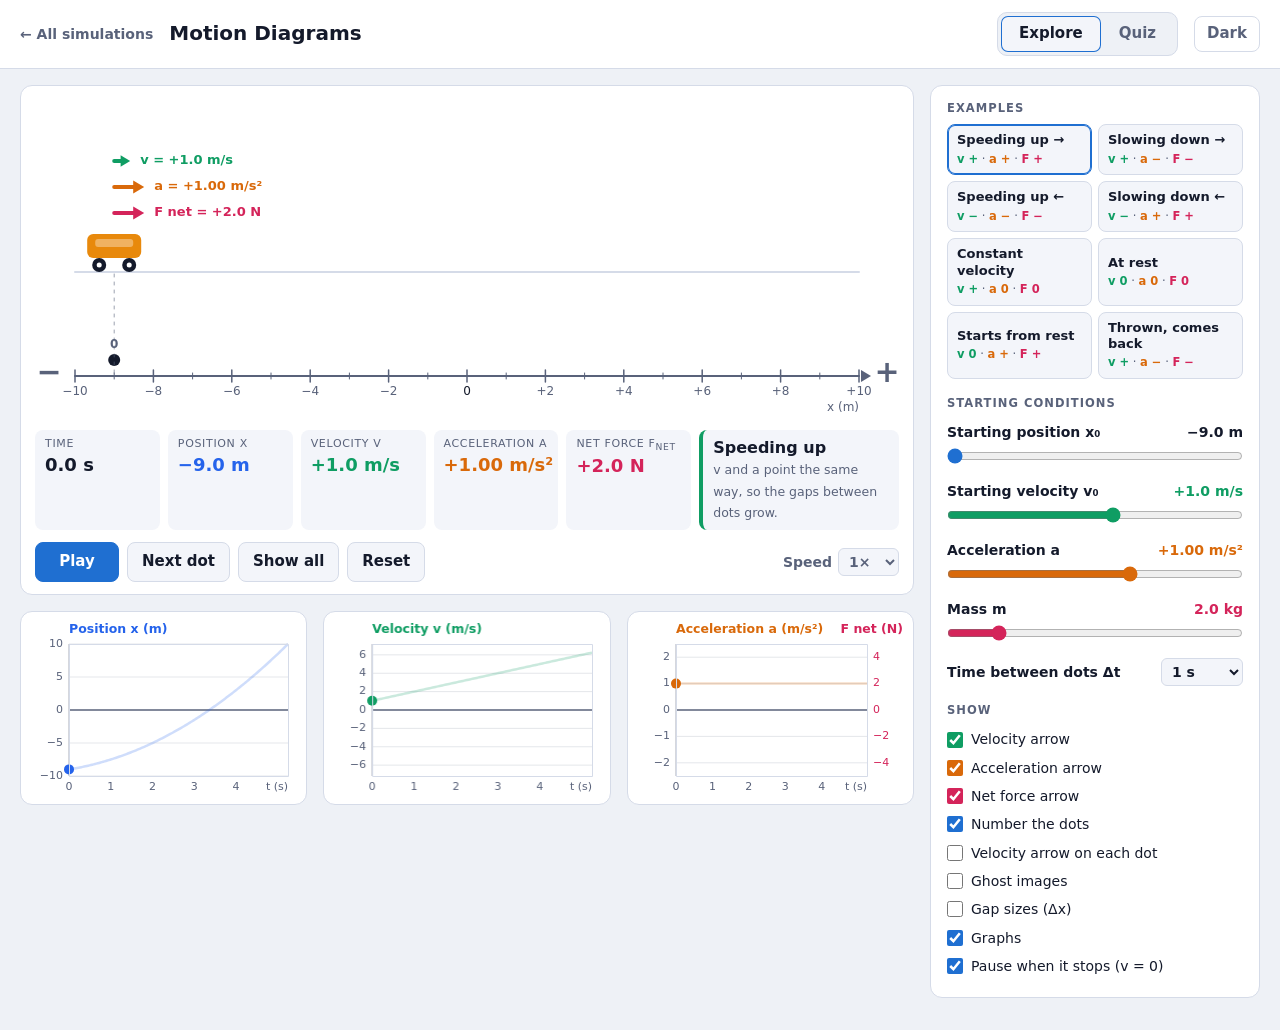
==== motion/index.html @ 0b6d2e2b "Even Science simulations hub: epicycles and motion diagrams Co-Authored-By: Claude Opus 5.5 <noreply" ====
<!doctype html>
<html lang="en">
<head>
<meta charset="utf-8">
<meta name="viewport" content="width=device-width, initial-scale=1">
<title>Motion Diagrams</title>
<meta name="description" content="Dot (motion) diagrams: how velocity, acceleration and net force shape the motion.">
<link rel="stylesheet" href="motion.css">
</head>
<body>
<div id="app">
  <header class="top">
    <a class="back" href="../">← All simulations</a>
    <h1>Motion Diagrams</h1>
    <div class="tabs" role="tablist">
      <button role="tab" data-mode="explore" class="on" aria-selected="true">Explore</button>
      <button role="tab" data-mode="quiz" aria-selected="false">Quiz</button>
    </div>
    <button id="themeBtn" class="ghost" title="Switch light / dark (light is easier to see on projectors)">Light</button>
  </header>

  <div class="layout">
    <main>
      <section class="card stage-card">
        <canvas id="stage" aria-label="Motion diagram"></canvas>

        <div class="readouts" id="readouts">
          <div class="ro"><span>time</span><b id="roT">0.0 s</b></div>
          <div class="ro pos"><span>position x</span><b id="roX"></b></div>
          <div class="ro vel"><span>velocity v</span><b id="roV"></b></div>
          <div class="ro acc"><span>acceleration a</span><b id="roA"></b></div>
          <div class="ro frc"><span>net force F<sub>net</sub></span><b id="roF"></b></div>
          <div class="status" id="status"><b id="statusMain"></b><span id="statusWhy"></span></div>
        </div>

        <div class="transport" id="transport">
          <button id="playBtn" class="primary">Play</button>
          <button id="stepBtn" title="Jump to the next dot (→)">Next dot</button>
          <button id="endBtn" title="Draw the whole diagram">Show all</button>
          <button id="resetBtn" title="R">Reset</button>
          <label class="inline">Speed
            <select id="speed">
              <option value="0.25">¼×</option>
              <option value="0.5">½×</option>
              <option value="1" selected>1×</option>
              <option value="2">2×</option>
            </select>
          </label>
        </div>
      </section>

      <section class="graphs" id="graphs">
        <div class="card graph"><canvas id="gx" aria-label="Position versus time graph"></canvas></div>
        <div class="card graph"><canvas id="gv" aria-label="Velocity versus time graph"></canvas></div>
        <div class="card graph"><canvas id="ga" aria-label="Acceleration and net force versus time graph"></canvas></div>
      </section>
    </main>

    <!-- Explore controls -->
    <aside class="panel card" id="explorePanel">
      <h2>Examples</h2>
      <div class="presets" id="presets"></div>

      <h2>Starting conditions</h2>
      <label class="slider"><span>Starting position x₀ <output id="x0Out"></output></span>
        <input type="range" id="x0" min="-9" max="9" step="0.5"></label>
      <label class="slider vel"><span>Starting velocity v₀ <output id="v0Out"></output></span>
        <input type="range" id="v0" min="-8" max="8" step="0.5"></label>
      <label class="slider acc"><span>Acceleration a <output id="aOut"></output></span>
        <input type="range" id="a" min="-4" max="4" step="0.25"></label>
      <label class="slider frc"><span>Mass m <output id="mOut"></output></span>
        <input type="range" id="m" min="0.5" max="10" step="0.5"></label>
      <label class="slider"><span>Time between dots Δt
        <select id="dt">
          <option value="0.25">0.25 s</option>
          <option value="0.5">0.5 s</option>
          <option value="1" selected>1 s</option>
          <option value="2">2 s</option>
        </select></span></label>

      <h2>Show</h2>
      <div class="checks">
        <label class="check vel"><input type="checkbox" id="showV" checked> Velocity arrow</label>
        <label class="check acc"><input type="checkbox" id="showA" checked> Acceleration arrow</label>
        <label class="check frc"><input type="checkbox" id="showF" checked> Net force arrow</label>
        <label class="check"><input type="checkbox" id="showNumbers" checked> Number the dots</label>
        <label class="check"><input type="checkbox" id="showDotArrows"> Velocity arrow on each dot</label>
        <label class="check"><input type="checkbox" id="showGhosts"> Ghost images</label>
        <label class="check"><input type="checkbox" id="showGaps"> Gap sizes (Δx)</label>
        <label class="check"><input type="checkbox" id="showGraphs" checked> Graphs</label>
        <label class="check"><input type="checkbox" id="pauseAtStop" checked> Pause when it stops (v = 0)</label>
      </div>
    </aside>

    <!-- Quiz -->
    <aside class="panel card" id="quizPanel" hidden>
      <div class="score" id="score">Score 0 / 0</div>
      <h2>Read the dot diagram</h2>
      <p class="hint">The ring marks where the object starts. Each dot is one flash of a strobe light, taken every second.</p>

      <div class="q" data-q="v">
        <div class="qlabel vel">Velocity (at the start)</div>
        <div class="choices" data-choices="sign"></div>
      </div>
      <div class="q" data-q="a">
        <div class="qlabel acc">Acceleration</div>
        <div class="choices" data-choices="sign"></div>
      </div>
      <div class="q" data-q="F">
        <div class="qlabel frc">Net force</div>
        <div class="choices" data-choices="sign"></div>
      </div>
      <div class="q" data-q="motion">
        <div class="qlabel">The object is…</div>
        <div class="choices wrap" data-choices="motion"></div>
      </div>

      <div class="qbtns">
        <button id="checkBtn" class="primary" disabled>Check</button>
        <button id="revealBtn" disabled>Watch it move</button>
        <button id="nextBtn">Next diagram</button>
      </div>
      <div class="feedback" id="feedback" hidden></div>
      <label class="check"><input type="checkbox" id="harder"> Harder (adds v = 0, a = 0 and turnarounds)</label>
    </aside>
  </div>
</div>
<script src="motion.js"></script>
</body>
</html>
---- motion/motion.css ----
:root {
  --bg: #070a12; --card: #0f1526; --card-2: #151d33; --line: #232e4a;
  --text: #e8ecf7; --muted: #8f9ab8; --accent: #7fd1ff;
  --pos: #7fb2ff; --vel: #3ddc97; --acc: #ff9f43; --frc: #ff5c8a;
  --dot: #e8ecf7; --cart: #ffb04a; --grid: rgba(143, 154, 184, .16); --axis: #8f9ab8;
  --good: #3ddc97; --bad: #ff5c6c;
  color-scheme: dark;
}
:root[data-theme="light"] {
  --bg: #eef1f6; --card: #ffffff; --card-2: #f3f5fa; --line: #d5dbe8;
  --text: #141a2b; --muted: #59627a; --accent: #1f6fd1;
  --pos: #2563eb; --vel: #0f9d63; --acc: #d9690a; --frc: #d4245a;
  --dot: #141a2b; --cart: #e8890c; --grid: rgba(89, 98, 122, .16); --axis: #59627a;
  --good: #0f9d63; --bad: #d42a3c;
  color-scheme: light;
}

* { box-sizing: border-box; }
[hidden] { display: none !important; }
html, body { margin: 0; background: var(--bg); color: var(--text);
  font: 15px/1.45 system-ui, -apple-system, "Segoe UI", Roboto, sans-serif; }
button, select, input { font: inherit; color: inherit; }

.top { display: flex; align-items: center; gap: 16px; padding: 12px 20px; border-bottom: 1px solid var(--line); background: var(--card); flex-wrap: wrap; }
.top h1 { font-size: 20px; margin: 0; flex: 1; }
.back { color: var(--muted); text-decoration: none; font-weight: 600; font-size: 14px; }
.back:hover { color: var(--accent); }
.tabs { display: flex; background: var(--bg); border: 1px solid var(--line); border-radius: 10px; padding: 3px; }
.tabs button { background: none; border: 0; padding: 7px 18px; border-radius: 7px; cursor: pointer; font-weight: 700; color: var(--muted); }
.tabs button.on { background: var(--card-2); color: var(--text); box-shadow: inset 0 0 0 1px var(--accent); }
.ghost { background: none; border: 1px solid var(--line); border-radius: 8px; padding: 6px 12px; cursor: pointer; color: var(--muted); font-weight: 600; }
.ghost:hover { color: var(--text); border-color: var(--accent); }

.layout { display: grid; grid-template-columns: minmax(0, 1fr) 330px; gap: 16px; padding: 16px 20px 32px; max-width: 1500px; margin: 0 auto; }
.card { background: var(--card); border: 1px solid var(--line); border-radius: 12px; }
main { min-width: 0; display: flex; flex-direction: column; gap: 16px; }

.stage-card { padding: 8px 8px 12px; }
#stage { display: block; width: 100%; height: 330px; }

.readouts { display: grid; grid-template-columns: repeat(5, minmax(0, 1fr)) minmax(0, 1.6fr); gap: 8px; padding: 6px 6px 0; }
.ro { background: var(--card-2); border-radius: 8px; padding: 6px 10px; min-width: 0; }
.ro span { display: block; font-size: 11px; text-transform: uppercase; letter-spacing: .06em; color: var(--muted); white-space: nowrap; }
.ro b { font-size: 18px; font-variant-numeric: tabular-nums; white-space: nowrap; }
.ro.pos b { color: var(--pos); } .ro.vel b { color: var(--vel); } .ro.acc b { color: var(--acc); } .ro.frc b { color: var(--frc); }
.status { background: var(--card-2); border-radius: 8px; padding: 6px 10px; border-left: 4px solid var(--accent); }
.status b { display: block; font-size: 16px; }
.status span { font-size: 12.5px; color: var(--muted); }
.status.speed { border-left-color: var(--vel); } .status.slow { border-left-color: var(--frc); } .status.stop { border-left-color: var(--acc); }

.transport { display: flex; gap: 8px; padding: 12px 6px 0; flex-wrap: wrap; align-items: center; }
.transport button, .qbtns button { background: var(--card-2); border: 1px solid var(--line); border-radius: 8px; padding: 8px 14px; cursor: pointer; font-weight: 600; }
.transport button:hover, .qbtns button:hover:not(:disabled) { border-color: var(--accent); }
button.primary { background: var(--accent); border-color: var(--accent); color: #06111f; min-width: 84px; }
:root[data-theme="light"] button.primary { color: #fff; }
button:disabled { opacity: .45; cursor: default; }
.inline { display: flex; align-items: center; gap: 6px; margin-left: auto; color: var(--muted); font-weight: 600; font-size: 14px; }
select { background: var(--card-2); border: 1px solid var(--line); border-radius: 6px; padding: 4px 6px; }

.graphs { display: grid; grid-template-columns: repeat(3, minmax(0, 1fr)); gap: 16px; }
.graphs[hidden] { display: none; }
.graph { padding: 6px; }
.graph canvas { display: block; width: 100%; height: 180px; }

.panel { padding: 14px 16px 18px; align-self: start; }
.panel[hidden] { display: none; }
.panel h2 { font-size: 11.5px; text-transform: uppercase; letter-spacing: .09em; color: var(--muted); margin: 16px 0 8px; }
.panel h2:first-child { margin-top: 0; }

.presets { display: grid; grid-template-columns: 1fr 1fr; gap: 6px; }
.presets button { text-align: left; background: var(--card-2); border: 1px solid var(--line); border-radius: 8px; padding: 7px 9px; cursor: pointer; line-height: 1.25; }
.presets button:hover { border-color: var(--accent); }
.presets button.on { border-color: var(--accent); box-shadow: inset 0 0 0 1px var(--accent); }
.presets b { display: block; font-size: 13px; }
.presets small { color: var(--muted); font-size: 11.5px; }
.sg { font-weight: 800; }
.sg.v { color: var(--vel); } .sg.a { color: var(--acc); } .sg.f { color: var(--frc); }

.slider { display: block; margin: 10px 0; }
.slider > span { display: flex; justify-content: space-between; align-items: center; font-size: 14px; font-weight: 600; }
.slider output { font-variant-numeric: tabular-nums; }
.slider.vel output { color: var(--vel); } .slider.acc output { color: var(--acc); } .slider.frc output { color: var(--frc); }
.slider input { width: 100%; margin: 6px 0 0; accent-color: var(--accent); }
.slider.vel input { accent-color: var(--vel); } .slider.acc input { accent-color: var(--acc); } .slider.frc input { accent-color: var(--frc); }

.checks { display: grid; gap: 2px; }
.check { display: flex; align-items: center; gap: 8px; font-size: 14px; cursor: pointer; padding: 3px 0; }
.check input { width: 16px; height: 16px; margin: 0; accent-color: var(--accent); }
.check.vel input { accent-color: var(--vel); } .check.acc input { accent-color: var(--acc); } .check.frc input { accent-color: var(--frc); }

/* quiz */
.score { font-weight: 700; font-size: 14px; color: var(--accent); margin-bottom: 4px; }
.hint { font-size: 13px; color: var(--muted); margin: 0 0 8px; }
.q { margin: 12px 0; }
.qlabel { font-weight: 700; font-size: 14px; margin-bottom: 6px; display: flex; justify-content: space-between; }
.qlabel.vel { color: var(--vel); } .qlabel.acc { color: var(--acc); } .qlabel.frc { color: var(--frc); }
.qlabel .mark { font-size: 13px; }
.choices { display: grid; grid-template-columns: repeat(3, 1fr); gap: 6px; }
.choices.wrap { grid-template-columns: 1fr 1fr; }
.choices button { background: var(--card-2); border: 1px solid var(--line); border-radius: 8px; padding: 8px 6px; cursor: pointer; font-weight: 700; font-size: 14px; }
.choices button:hover:not(:disabled) { border-color: var(--accent); }
.choices button.picked { border-color: var(--accent); box-shadow: inset 0 0 0 2px var(--accent); }
.choices button.right { border-color: var(--good); box-shadow: inset 0 0 0 2px var(--good); }
.choices button.wrong { border-color: var(--bad); box-shadow: inset 0 0 0 2px var(--bad); text-decoration: line-through; }
.choices button:disabled { opacity: 1; cursor: default; }
.mark.ok { color: var(--good); } .mark.no { color: var(--bad); }
.qbtns { display: flex; gap: 6px; flex-wrap: wrap; margin: 14px 0 10px; }
.feedback { background: var(--card-2); border-radius: 8px; padding: 10px 12px; font-size: 13.5px; margin-bottom: 12px; }
.feedback p { margin: 4px 0; }
.feedback .big { font-weight: 800; font-size: 15px; }

@media (max-width: 1100px) {
  .readouts { grid-template-columns: repeat(3, minmax(0, 1fr)); }
  .status { grid-column: 1 / -1; }
}
@media (max-width: 900px) {
  .layout { grid-template-columns: 1fr; padding: 12px; }
  .graphs { grid-template-columns: 1fr; }
  #stage { height: 300px; }
}
@media (max-width: 520px) {
  .top { padding: 10px 12px; gap: 10px; }
  .top h1 { font-size: 17px; }
  .readouts { grid-template-columns: repeat(2, minmax(0, 1fr)); }
  .ro b { font-size: 16px; }
  #stage { height: 290px; }
}
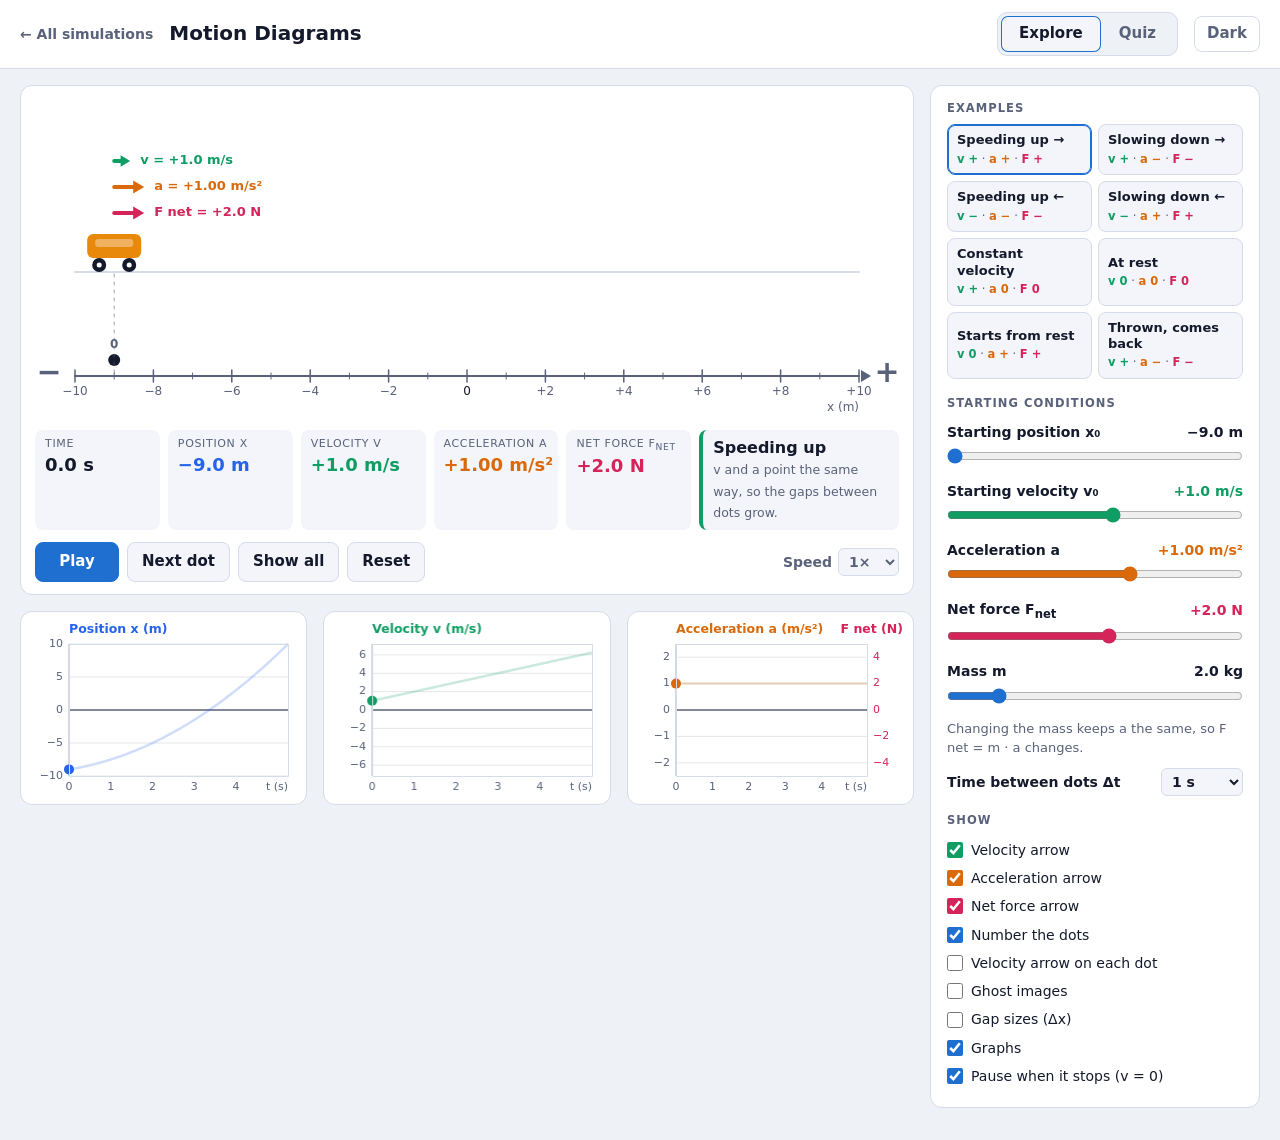
==== commit 765f9d34: "Motion diagrams: add net force slider (can be negative) Set F net directly from -20 to +20 N; a = F/" ====
--- a/motion/index.html
+++ b/motion/index.html
@@ -68,8 +68,11 @@
         <input type="range" id="v0" min="-8" max="8" step="0.5"></label>
       <label class="slider acc"><span>Acceleration a <output id="aOut"></output></span>
         <input type="range" id="a" min="-4" max="4" step="0.25"></label>
-      <label class="slider frc"><span>Mass m <output id="mOut"></output></span>
+      <label class="slider frc"><span><span>Net force F<sub>net</sub></span> <output id="FOut"></output></span>
+        <input type="range" id="F" min="-20" max="20" step="0.5"></label>
+      <label class="slider"><span>Mass m <output id="mOut"></output></span>
         <input type="range" id="m" min="0.5" max="10" step="0.5"></label>
+      <p class="hint" id="holdHint"></p>
       <label class="slider"><span>Time between dots Δt
         <select id="dt">
           <option value="0.25">0.25 s</option>
